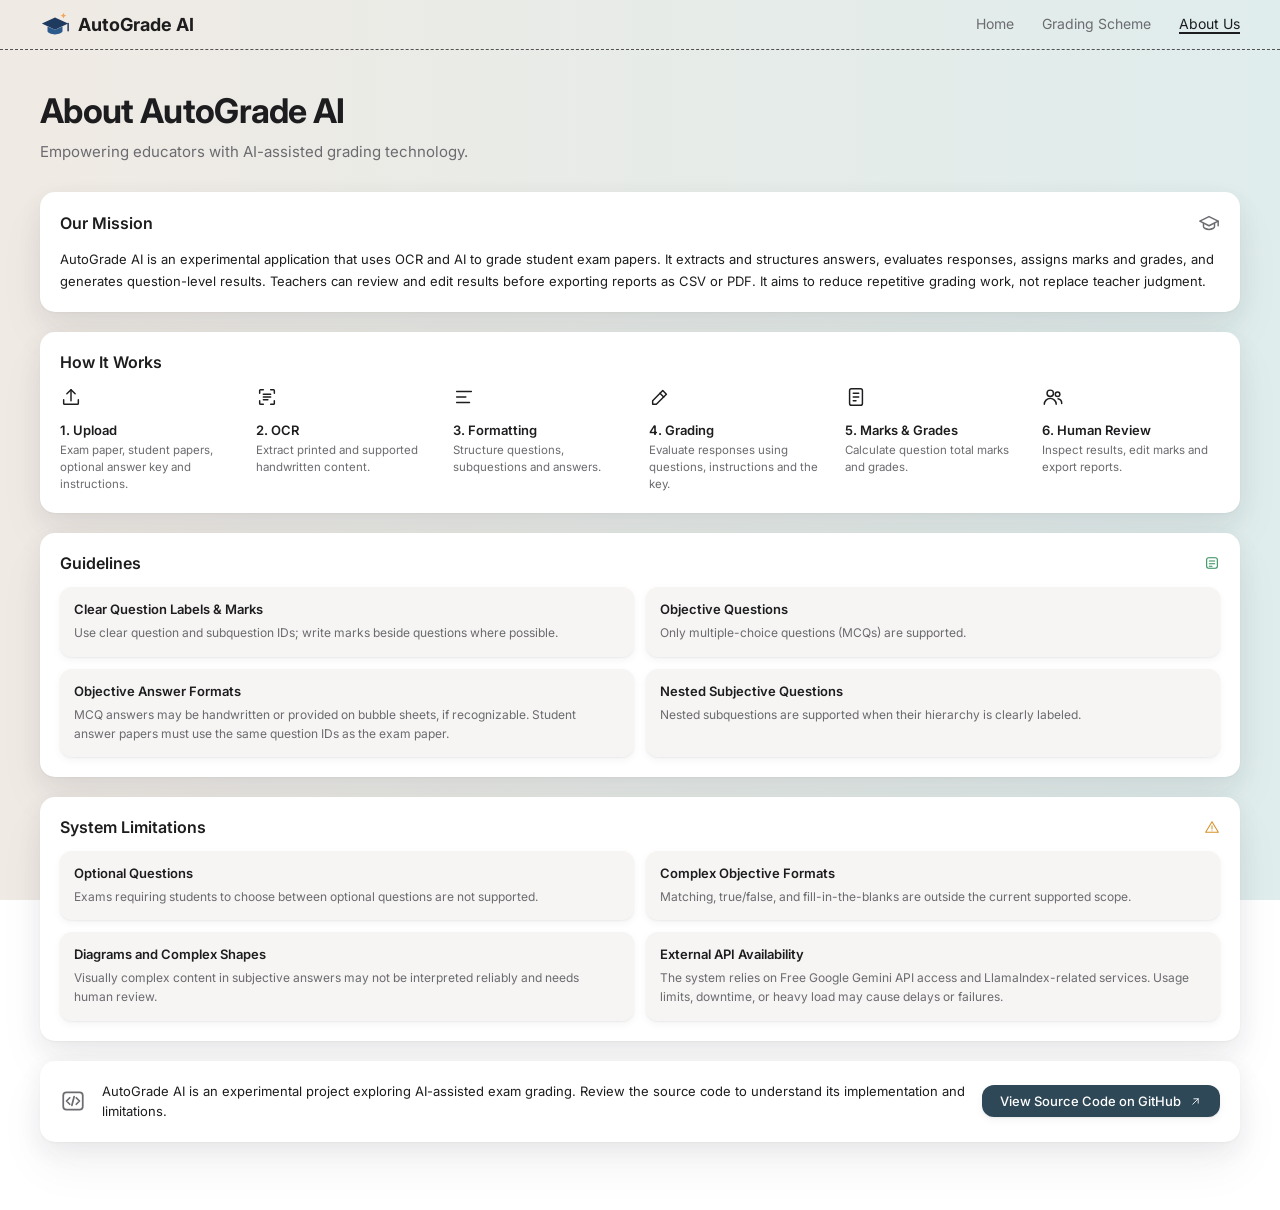
==== frontend/about.html @ e74179c5 "Created static frontend UI" ====
<!DOCTYPE html>
<html lang="en">
<head>
  <meta charset="UTF-8">
  <meta name="viewport" content="width=device-width, initial-scale=1">
  <title>AutoGrade AI - About Us</title>
  <link rel="preconnect" href="https://fonts.googleapis.com">
  <link href="https://fonts.googleapis.com/css2?family=Inter:wght@400;500;600;700&display=swap" rel="stylesheet">
  <link rel="stylesheet" href="css/style.css">
</head>
<body>

  <!-- Reusable SVG icons -->
  <svg width="0" height="0" style="position:absolute" aria-hidden="true">
    <symbol id="icon-cap" viewBox="0 0 24 24"><path d="M12 5 2 10l10 5 10-5z"/><path d="M6 12.5V16c0 1.4 2.7 3 6 3s6-1.6 6-3v-3.5"/><path d="M22 10v5"/></symbol>
    <symbol id="icon-step-upload" viewBox="0 0 24 24"><path d="M12 16V4"/><path d="m7.5 8.5 4.5-4.5 4.5 4.5"/><path d="M4 15v4a1 1 0 0 0 1 1h14a1 1 0 0 0 1-1v-4"/></symbol>
    <symbol id="icon-step-ocr" viewBox="0 0 24 24"><path d="M4 8V5a1 1 0 0 1 1-1h3M16 4h3a1 1 0 0 1 1 1v3M20 16v3a1 1 0 0 1-1 1h-3M8 20H5a1 1 0 0 1-1-1v-3"/><path d="M8 9h8M8 12h8M8 15h5"/></symbol>
    <symbol id="icon-step-format" viewBox="0 0 24 24"><path d="M4 6h16M4 12h10M4 18h14"/></symbol>
    <symbol id="icon-step-grading" viewBox="0 0 24 24"><path d="m4 16 11-11 4 4L8 20H4z"/><path d="m12 8 4 4"/></symbol>
    <symbol id="icon-step-marks" viewBox="0 0 24 24"><rect x="5" y="3" width="14" height="18" rx="2"/><path d="M9 8h6M9 12h6M9 16h3"/></symbol>
    <symbol id="icon-step-review" viewBox="0 0 24 24"><circle cx="9" cy="8" r="3.5"/><path d="M2.5 20a6.5 6.5 0 0 1 13 0"/><circle cx="17" cy="9" r="2.5"/><path d="M17.5 14a5 5 0 0 1 4 5"/></symbol>
    <symbol id="icon-label" viewBox="0 0 24 24"><rect x="4" y="4" width="16" height="16" rx="3"/><path d="M8 9h8M8 13h8M8 17h4"/></symbol>
    <symbol id="icon-check-square" viewBox="0 0 24 24"><rect x="4" y="4" width="16" height="16" rx="3"/><path d="m8.5 12.5 2.5 2.5 4.5-5"/></symbol>
    <symbol id="icon-nested" viewBox="0 0 24 24"><rect x="4" y="4" width="16" height="16" rx="3"/><path d="M8 9h8M11 13h5M11 17h5"/></symbol>
    <symbol id="icon-warning" viewBox="0 0 24 24"><path d="M12 4 2.5 20h19z"/><path d="M12 10v5"/><path d="M12 17.5v.01"/></symbol>
    <symbol id="icon-code" viewBox="0 0 24 24"><rect x="3" y="4" width="18" height="16" rx="3"/><path d="m9 9-3 3 3 3M15 9l3 3-3 3M13 8l-2 8"/></symbol>
    <symbol id="icon-external" viewBox="0 0 24 24"><path d="M7 17 17 7M9 7h8v8"/></symbol>
  </svg>

  <!-- ================= NAVBAR (same as other screens) ================= -->
  <header class="navbar" id="navbar">
    <a href="index.html" class="navbar-logo" id="navbar-logo">
      <svg class="navbar-logo-icon" viewBox="0 0 32 32" fill="none" aria-hidden="true">
        <path d="M16 8 2 14.5 16 21l14-6.5z" fill="#1f3a5f"/>
        <path d="M8 17.5v5c0 1.8 3.6 3.5 8 3.5s8-1.7 8-3.5v-5L16 21z" fill="#2d5a8c"/>
        <path d="M30 14.5V22" stroke="#1f3a5f" stroke-width="1.6" stroke-linecap="round"/>
        <path d="M25 3l.9 2.1L28 6l-2.1.9L25 9l-.9-2.1L22 6l2.1-.9z" fill="#f2a65a"/>
      </svg>
      <span class="navbar-logo-text">AutoGrade AI</span>
    </a>
    <nav aria-label="Main navigation">
        <ul class="navbar-links" id="navbar-links">
          <li><a href="index.html" class="navbar-link" id="nav-home">Home</a></li>
          <li><a href="grading_scheme.html" class="navbar-link" id="nav-grading-scheme">Grading Scheme</a></li>
          <li><a href="about.html" class="navbar-link is-active" id="nav-about">About Us</a></li>
        </ul>
      </nav>
  </header>

  <main class="main-content main-content-narrow" id="about-screen">

    <!-- ================= PAGE HEADING ================= -->
    <section class="hero hero-left" id="about-hero-section">
      <h1 class="hero-title" id="about-hero-title">About AutoGrade AI</h1>
      <p class="hero-subtitle" id="about-hero-subtitle">Empowering educators with AI-assisted grading technology.</p>
    </section>

    <!-- ================= OUR MISSION ================= -->
    <section class="card" id="mission-card">
      <div class="card-header">
        <h2 class="card-title">Our Mission</h2>
        <svg class="icon mission-icon"><use href="#icon-cap"/></svg>
      </div>
      <p class="about-text" id="mission-text">AutoGrade AI is an experimental application that uses OCR and AI to grade student exam papers. It extracts and structures answers, evaluates responses, assigns marks and grades, and generates question-level results. Teachers can review and edit results before exporting reports as CSV or PDF. It aims to reduce repetitive grading work, not replace teacher judgment.</p>
    </section>

    <!-- ================= HOW IT WORKS ================= -->
    <section class="card" id="how-it-works-card">
      <div class="card-header">
        <h2 class="card-title">How It Works</h2>
      </div>
      <ol class="steps-list" id="how-it-works-steps">
        <li class="step-item" id="step-upload">
          <svg class="icon step-icon"><use href="#icon-step-upload"/></svg>
          <h3 class="step-title">1. Upload</h3>
          <p class="step-text">Exam paper, student papers, optional answer key and instructions.</p>
        </li>
        <li class="step-item" id="step-ocr">
          <svg class="icon step-icon"><use href="#icon-step-ocr"/></svg>
          <h3 class="step-title">2. OCR</h3>
          <p class="step-text">Extract printed and supported handwritten content.</p>
        </li>
        <li class="step-item" id="step-formatting">
          <svg class="icon step-icon"><use href="#icon-step-format"/></svg>
          <h3 class="step-title">3. Formatting</h3>
          <p class="step-text">Structure questions, subquestions and answers.</p>
        </li>
        <li class="step-item" id="step-grading">
          <svg class="icon step-icon"><use href="#icon-step-grading"/></svg>
          <h3 class="step-title">4. Grading</h3>
          <p class="step-text">Evaluate responses using questions, instructions and the key.</p>
        </li>
        <li class="step-item" id="step-marks-grades">
          <svg class="icon step-icon"><use href="#icon-step-marks"/></svg>
          <h3 class="step-title">5. Marks &amp; Grades</h3>
          <p class="step-text">Calculate question total marks and grades.</p>
        </li>
        <li class="step-item" id="step-human-review">
          <svg class="icon step-icon"><use href="#icon-step-review"/></svg>
          <h3 class="step-title">6. Human Review</h3>
          <p class="step-text">Inspect results, edit marks and export reports.</p>
        </li>
      </ol>
    </section>

    <!-- ================= GUIDELINES (all points in one card) ================= -->
    <section class="card" id="guidelines-card">
      <div class="card-header">
        <h2 class="card-title">Guidelines</h2>
        <svg class="icon info-item-icon"><use href="#icon-label"/></svg> 
      </div>
      <div class="info-grid" id="guidelines-list">
        <div class="info-item" id="guideline-clear-labels">
          <div class="info-item-head"><h3 class="info-item-title">Clear Question Labels & Marks</h3></div>
          <p class="info-item-text">Use clear question and subquestion IDs; write marks beside questions where possible.</p>
        </div>
        <div class="info-item" id="guideline-objective-questions">
          <div class="info-item-head"><h3 class="info-item-title">Objective Questions</h3></div>
          <p class="info-item-text">Only multiple-choice questions (MCQs) are supported.</p>
        </div>
        <div class="info-item" id="guideline-objective-answers">
          <div class="info-item-head"><h3 class="info-item-title">Objective Answer Formats</h3></div>
          <p class="info-item-text">MCQ answers may be handwritten or provided on bubble sheets, if recognizable. Student answer papers must use the same question IDs as the exam paper.</p>
        </div>
        <div class="info-item" id="guideline-nested-questions">
          <div class="info-item-head"><h3 class="info-item-title">Nested Subjective Questions</h3></div>
          <p class="info-item-text">Nested subquestions are supported when their hierarchy is clearly labeled.</p>
        </div>
      </div>
    </section>

    <!-- ================= SYSTEM LIMITATIONS (all points in one card, below guidelines) ================= -->
    <section class="card" id="limitations-card">
      <div class="card-header">
        <h2 class="card-title">System Limitations</h2>
        <svg class="icon info-item-icon info-item-icon-warning"><use href="#icon-warning"/></svg>
      </div>
      <div class="info-grid" id="limitations-list">
        <div class="info-item" id="limitation-optional-questions">
          <div class="info-item-head"><h3 class="info-item-title">Optional Questions</h3></div>
          <p class="info-item-text">Exams requiring students to choose between optional questions are not supported.</p>
        </div>
        <div class="info-item" id="limitation-complex-objective">
          <div class="info-item-head"><h3 class="info-item-title">Complex Objective Formats</h3></div>
          <p class="info-item-text">Matching, true/false, and fill-in-the-blanks are outside the current supported scope.</p>
        </div>
        <div class="info-item" id="limitation-diagrams">
          <div class="info-item-head"><h3 class="info-item-title">Diagrams and Complex Shapes</h3></div>
          <p class="info-item-text">Visually complex content in subjective answers may not be interpreted reliably and needs human review.</p>
        </div>
        <div class="info-item" id="limitation-external-api">
          <div class="info-item-head"><h3 class="info-item-title">External API Availability</h3></div>
          <p class="info-item-text">The system relies on Free Google Gemini API access and LlamaIndex-related services. Usage limits, downtime, or heavy load may cause delays or failures.</p>
        </div>
      </div>
    </section>

    <!-- ================= SOURCE CODE ================= -->
    <section class="card source-card" id="source-code-card">
      <svg class="icon source-card-icon"><use href="#icon-code"/></svg>
      <p class="source-card-text" id="source-code-text">AutoGrade AI is an experimental project exploring AI-assisted exam grading. Review the source code to understand its implementation and limitations.</p>
      <a href="https://github.com/Ahmed-Yasir1147/autograde-ai.git" class="btn-primary btn-confirm" id="source-code-button" target="_blank" rel="noopener">View Source Code on GitHub <svg class="icon"><use href="#icon-external"/></svg></a>
    </section>

  </main>

</body>
</html>
---- frontend/css/style.css ----
/* =========================================================
   AutoGrade AI - shared stylesheet
   1. Variables  2. Base  3. Navbar  4. Hero  5. Cards
   6. Upload zone  7. Paste-text toggle  8. Student papers
   9. Grading instructions  10. Buttons  11. Responsive
   ========================================================= */

/* 1. VARIABLES - edit colours, radii and shadows here */
:root {
    --bg-start: #F0EAE4;
    --bg-end: #DFEDEC;
    --text-main: #1d1d1f;
    --text-muted: #6b6b70;
    --border-dashed: #cfcfd2;
    --surface: #ffffff;
    --surface-soft: #f6f5f3;
    --accent-grad: linear-gradient(90deg, #e9967a, #d9667a);
    --badge-required-bg: #fde0e0;
    --badge-required-text: #c0392b;
    --badge-neutral-bg: #e9e8e6;
    --btn-dark: #2F4858;

    --radius-card: 15px;
    --radius-inner: 16px;
    --radius-small: 12px;
    --radius-pill: 999px;

    --shadow-card: 0 1px 2px rgba(40, 40, 50, .04), 0 8px 24px rgba(40, 40, 50, .07), 0 24px 48px rgba(40, 40, 50, .05);
    --shadow-small: 0 1px 2px rgba(40, 40, 50, .06), 0 3px 8px rgba(40, 40, 50, .05);
    --font: 'Inter', system-ui, -apple-system, 'Segoe UI', sans-serif;
}

/* 2. BASE */
* {
    box-sizing: border-box;
    margin: 0;
    padding: 0;
}

body {
    font-family: var(--font);
    color: var(--text-main);
    min-height: 100vh;
    padding: 0px 0px;
    background: linear-gradient(to right, var(--bg-start), var(--bg-end));
    background-attachment: fixed;
}

button,
textarea {
    font-family: inherit;
}

.icon {
    width: 1em;
    height: 1em;
    stroke: currentColor;
    fill: none;
    stroke-width: 1.6;
    stroke-linecap: round;
    stroke-linejoin: round;
    flex-shrink: 0;
}

.app-container {
    margin: 0 auto;
    background: rgba(255, 255, 255, .38);
    border: 1px solid rgba(255, 255, 255, .6);
    border-radius: 28px;
    box-shadow: 0 20px 60px rgba(60, 70, 80, .10);
    backdrop-filter: blur(14px);
    -webkit-backdrop-filter: blur(14px);
    overflow: hidden;
}

.main-content {
    padding: 0 40px 48px;
}

/* 3. NAVBAR */
.navbar {
    display: flex;
    align-items: center;
    height: 50px;
    justify-content: space-between;
    padding: 0 40px;
    border-bottom: 1px dashed rgb(83, 81, 81);
    position: sticky;
    top: 0;
    z-index: 10;
    background: linear-gradient(to right, var(--bg-start), var(--bg-end));
}

.navbar-logo {
    display: flex;
    align-items: center;
    gap: 8px;
    text-decoration: none;
    color: var(--text-main);
    font-weight: 700;
    font-size: 18px;
}

.navbar-logo-icon {
    width: 30px;
    height: 30px;
}

.navbar-logo-ai {
    background: var(--accent-grad);
    -webkit-background-clip: text;
    background-clip: text;
    color: transparent;
}

.navbar-links {
    display: flex;
    gap: 28px;
    list-style: none;
    height: 100%;
}

.navbar-link {
    display: flex;
    align-items: center;
    height: 100%;
    font-size: 14px;
    color: var(--text-muted);
    text-decoration: none;
    border-bottom: 2px solid transparent;
    transition: color .2s;
}

.navbar-link:hover {
    color: var(--text-main);
}

.navbar-link.is-active {
    color: var(--text-main);
    border-bottom-color: var(--text-main);
}

/* 4. HERO */
.hero {
    text-align: center;
    padding: 40px 0 28px;
}

.hero-title {
    font-size: 34px;
    font-weight: 700;
    letter-spacing: -.02em;
    margin-bottom: 10px;
}

.hero-subtitle {
    font-size: 15px;
    line-height: 1.5;
    color: var(--text-main);
    max-width: 440px;
    margin: 0 auto;
}

/* 5. CARDS - reused by every section */
.cards-row {
    display: grid;
    grid-template-columns: 1fr 1fr;
    gap: 20px;
    margin-bottom: 20px;
}

.card {
    position: relative;
    background: var(--surface);
    border-radius: var(--radius-card);
    box-shadow: var(--shadow-card);
    padding: 20px;
    margin-bottom: 20px;
}

.cards-row .card {
    margin-bottom: 0;
}

.card-header {
    display: flex;
    align-items: center;
    justify-content: space-between;
    gap: 12px;
    margin-bottom: 14px;
}

.card-title-group {
    display: flex;
    align-items: center;
    gap: 10px;
}

.card-title {
    font-size: 16px;
    font-weight: 600;
}

.card-actions {
    display: flex;
    gap: 8px;
}

/* Badges */
.badge {
    font-size: 11px;
    font-weight: 500;
    padding: 4px 10px;
    border-radius: var(--radius-pill);
    background: var(--badge-neutral-bg);
    color: var(--text-muted);
}

.badge-required {
    background: var(--badge-required-bg);
    color: var(--badge-required-text);
}

/* 6. UPLOAD ZONE - dashed drop area, reused by all three upload cards */
.upload-zone {
    display: flex;
    flex-direction: column;
    align-items: center;
    justify-content: center;
    gap: 10px;
    min-height: 112px;
    padding: 18px;
    text-align: center;
    background: var(--surface-soft);
    border: 1.5px dashed var(--border-dashed);
    cursor: pointer;
    transition: background .2s, border-color .2s;
}

.upload-zone:hover {
    background: #f0efec;
    border-color: #b5b5ba;
}

.upload-zone-icon {
    font-size: 30px;
}

.upload-zone-label {
    font-size: 14px;
    font-weight: 500;
}

.upload-zone-hint {
    font-size: 12px;
    color: var(--text-muted);
}

.upload-zone-row {
    flex-direction: row;
    gap: 14px;
}

/* 7. FILE / PASTE TEXT TOGGLE (CSS only - no JavaScript needed) */
.toggle-input {
    position: absolute;
    opacity: 0;
    pointer-events: none;
}

.toggle {
    display: flex;
    align-items: center;
    gap: 8px;
    font-size: 12px;
    color: var(--text-main);
    cursor: pointer;
    user-select: none;
}

.toggle-switch {
    width: 34px;
    height: 20px;
    border-radius: var(--radius-pill);
    background: #a6a6ab;
    position: relative;
    transition: background .2s;
}

.toggle-switch::after {
    content: '';
    position: absolute;
    top: 2px;
    left: 2px;
    width: 16px;
    height: 16px;
    border-radius: 50%;
    background: #fff;
    box-shadow: 0 1px 3px rgba(0, 0, 0, .25);
    transition: transform .2s;
}

.toggle-input:checked~.card-header .toggle-switch {
    background: var(--btn-dark);
}

.toggle-input:checked~.card-header .toggle-switch::after {
    transform: translateX(14px);
}

.toggle-input:focus-visible~.card-header .toggle-switch {
    outline: 2px solid var(--btn-dark);
    outline-offset: 2px;
}

.panel-paste {
    display: none;
}

.toggle-input:checked~.card-body .panel-upload {
    display: none;
}

.toggle-input:checked~.card-body .panel-paste {
    display: block;
}

/* Textareas (paste text + grading instructions) */
.text-area {
    width: 100%;
    min-height: 112px;
    padding: 14px 16px;
    resize: vertical;
    font-size: 13px;
    color: var(--text-main);
    background: var(--surface-soft);
    border: 1px solid #d9d9dc;
    outline: none;
    transition: border-color .2s, box-shadow .2s;
}

.text-area::placeholder {
    color: #9a9aa0;
}

.text-area:focus {
    border-color: #8f8f96;
    box-shadow: 0 0 0 3px rgba(31, 28, 27, .08);
}

.panel-paste .text-area {
    min-height: 112px;
    background: var(--surface-soft);
}

/* 8. STUDENT PAPERS - compact sub-cards, no progress bars */
.paper-list {
    list-style: none;
    display: grid;
    grid-template-columns: repeat(auto-fit, minmax(min(100%, 250px), 1fr));
    gap: 10px;
    margin-top: 14px;
}

.paper-item {
    display: flex;
    align-items: center;
    gap: 10px;
    padding: 8px 10px;
    background: var(--surface-soft);
    border-radius: var(--radius-small);
    box-shadow: var(--shadow-small);
}

.paper-item-thumb {
    width: 26px;
    height: 32px;
    display: grid;
    place-items: center;
    background: #fff;
    border-radius: 5px;
    font-size: 16px;
    color: var(--text-muted);
    box-shadow: 0 0 0 1px rgba(0, 0, 0, .06);
}

.paper-item-info {
    flex: 1;
    min-width: 0;
}

.paper-item-name {
    font-size: 12px;
    font-weight: 500;
    white-space: nowrap;
    overflow: hidden;
    text-overflow: ellipsis;
}

.paper-item-size {
    font-size: 11px;
    color: var(--text-muted);
}

.paper-item-remove {
    display: grid;
    place-items: center;
    width: 22px;
    height: 22px;
    border: 0;
    border-radius: 50%;
    background: transparent;
    color: var(--text-muted);
    font-size: 14px;
    cursor: pointer;
    transition: background .2s, color .2s;
}

.paper-item-remove:hover {
    background: #e4e3e0;
    color: var(--text-main);
}

/* 9. GRADING INSTRUCTIONS */
.instructions-text-area {
    min-height: 84px;
}

/* 10. BUTTONS */
.btn-small {
    display: inline-flex;
    align-items: center;
    gap: 6px;
    padding: 6px 12px;
    font-size: 12px;
    font-weight: 500;
    color: var(--text-main);
    background: var(--surface-soft);
    border: 1px solid #e2e1de;
    border-radius: var(--radius-small);
    box-shadow: var(--shadow-small);
    cursor: pointer;
    transition: background .2s;
}

.btn-small:hover {
    background: #ecebe8;
}

.btn-add-papers {
    background: #fff;
    font-size: 13px;
    padding: 8px 16px;
}

.cta-wrapper {
    display: flex;
    justify-content: center;
    padding-top: 8px;
}

.btn-primary {
    display: inline-flex;
    align-items: center;
    gap: 8px;
    padding: 12px 26px;
    font-size: 14px;
    font-weight: 500;
    color: #fff;
    background: var(--btn-dark);
    border: 0;
    border-radius: var(--radius-small);
    box-shadow: 0 6px 16px rgba(31, 28, 27, .25);
    cursor: pointer;
    transition: transform .15s, box-shadow .15s;
}

.btn-primary:hover {
    transform: translateY(-1px);
    box-shadow: 0 10px 22px rgba(31, 28, 27, .3);
}

/* Confirm button under pasted-text box */
.paste-actions {
    display: flex;
    justify-content: flex-end;
    margin-top: 10px;
}

.btn-confirm {
    padding: 8px 18px;
    font-size: 13px;
    box-shadow: var(--shadow-small);
}

/* 12. RESULTS (optional section, shown after grading) */
.results-section {
    margin-top: 32px;
}

/* Success banner - same white card surface, green accent */
.results-banner {
    display: flex;
    align-items: center;
    gap: 10px;
    padding: 12px 16px;
    margin-bottom: 20px;
    background: #c3e7cf;
    border: 1px dashed rgb(19, 183, 19);
    border-radius: var(--radius-small);
    box-shadow: var(--shadow-small);
}

.results-banner-icon {
    font-size: 20px;
    color: #2e8b57;
}

.results-banner-text {
    flex: 1;
    font-size: 14px;
}

/* Stat cards */
.stats-row {
    display: grid;
    grid-template-columns: repeat(auto-fit, minmax(110px, 1fr));
    gap: 6px;
    margin-bottom: 20px;
}

.stat-card {
    display: flex;
    flex-direction: column;
    align-items: center;
    justify-content: center;
    gap: 6px;
    padding: 14px 8px;
    text-align: center;
    background: var(--surface-soft);
    box-shadow: var(--shadow-small);
    transition: transform .2s ease, box-shadow .2s ease;
}

.stat-card:hover {
    transform: scale(1.04);
    box-shadow: var(--shadow-card);
}

.stat-label {
    font-size: 11px;
    color: var(--text-muted);
}

.stat-value {
    font-size: 22px;
    font-weight: 600;
}

.stat-label-danger,
.stat-value-danger {
    color: var(--badge-required-text);
}

/* Tables with banded rows */
.card-subtitle {
    margin-top: 4px;
    font-size: 12px;
    color: var(--text-muted);
}

.table-wrapper {
    overflow-x: auto;
}

.data-table {
    width: 100%;
    border-collapse: collapse;
    font-size: 13px;
}

.data-table th {
    padding: 10px 14px;
    text-align: left;
    font-size: 12px;
    font-weight: 600;
    color: var(--text-muted);
    border-bottom: 1px solid #e2e1de;
}

.data-table td {
    padding: 10px 14px;
}

.data-table tbody tr:nth-child(even) {
    background: var(--surface-soft);
}

.data-table tbody tr {
    transition: background .15s ease;
}

.data-table tbody tr:hover {
    background: #d9d7d2;
}

.grade-fail {
    color: var(--badge-required-text);
}

/* Narrow "Result" column: one-word Correct / Incorrect */
.result-pill {
    display: inline-block;
    padding: 3px 10px;
    font-size: 11px;
    font-weight: 500;
    border-radius: var(--radius-pill);
}

.result-correct {
    background: #dff3e6;
    color: #23744a;
}

.result-incorrect {
    background: var(--badge-required-bg);
    color: var(--badge-required-text);
}

.results-actions {
    justify-content: flex-end;
    margin-top: 16px;
}

.btn-small-dark {
    background: var(--btn-dark);
    border-color: var(--btn-dark);
    color: #fff;
}

.btn-small-dark:hover {
    background: #36312f;
}

/* Student dropdown */
.select-field {
    display: flex;
    flex-direction: column;
    gap: 2px;
    padding: 6px 10px;
    min-width: 150px;
    background: var(--surface-soft);
    border: 1px solid #d9d9dc;
    box-shadow: var(--shadow-small);
}

.select-field-label {
    font-size: 10px;
    color: var(--text-muted);
}

.select-field-input {
    font-family: inherit;
    font-size: 13px;
    border: 0;
    background: transparent;
    outline: none;
    cursor: pointer;
}

/* 13. GRADING SCHEME SCREEN */
.main-content-narrow {
    margin: 0 auto;
}

.hero-left {
    text-align: left;
}

.hero-left .hero-subtitle {
    margin: 0;
    max-width: none;
    color: var(--text-muted);
}

/* Grading rules card */
.rules-icon {
    font-size: 18px;
}

.rules-list {
    padding-left: 22px;
    font-size: 13px;
    line-height: 1.8;
}

/* Grade boundaries rows */
.boundary-table {
    max-width: 640px;
    margin: 0 auto;
}

.boundary-row {
    display: grid;
    grid-template-columns: 1.2fr 1fr 1fr 70px;
    gap: 14px;
    align-items: center;
    padding: 6px 0;
}

.boundary-row-head {
    padding: 0 0 8px;
    font-size: 13px;
    font-weight: 500;
    border-bottom: 1px solid #e2e1de;
}

.boundary-cell-center {
    justify-self: center;
}

.input-field {
    width: 100%;
    padding: 10px 14px;
    font-family: inherit;
    font-size: 13px;
    color: var(--text-main);
    background: var(--surface-soft);
    border: 1px solid #d9d9dc;
    border-radius: var(--radius-small);
    outline: none;
    transition: border-color .2s, box-shadow .2s;
}

.input-field:focus {
    border-color: #8f8f96;
    box-shadow: 0 0 0 3px rgba(31, 28, 27, .08);
}

.add-grade-button {
    display: flex;
    align-items: center;
    gap: 8px;
    width: 100%;
    margin-top: 8px;
    padding: 12px 8px;
    font-family: inherit;
    font-size: 13px;
    color: var(--text-main);
    background: var(--surface-soft);
    border: 0;
    border-radius: var(--radius-small);
    cursor: pointer;
    transition: background .2s;
}

.add-grade-button:hover {
    background: #ecebe8;
}

/* Bottom buttons */
.scheme-actions {
    justify-content: flex-end;
    margin-top: 20px;
}

.btn-reset {
    background: var(--bg-start);
    border-color: var(--bg-start);
    padding: 8px 18px;
    font-size: 13px;
}

.btn-reset:hover {
    background: #e6dfd8;
}

/* 14. ABOUT US SCREEN */
.mission-icon {
    font-size: 22px;
    color: var(--text-muted);
}

.about-text {
    font-size: 13px;
    line-height: 1.7;
}

/* How it works: 6 steps with a connecting arrow between them */
.steps-list {
    list-style: none;
    display: grid;
    grid-template-columns: repeat(6, 1fr);
    gap: 18px;
}

.step-item {
    position: relative;
}

.step-icon {
    font-size: 22px;
    margin-bottom: 10px;
}

.step-title {
    font-size: 13px;
    font-weight: 600;
    margin-bottom: 4px;
}

.step-text {
    font-size: 11.5px;
    line-height: 1.5;
    color: var(--text-muted);
}

/* Guidelines + limitations sub-cards (same inner colour as file sub-cards) */
.info-grid {
    display: grid;
    grid-template-columns: repeat(2, 1fr);
    gap: 12px;
}

.info-item {
    padding: 14px;
    background: var(--surface-soft);
    border-radius: var(--radius-small);
    box-shadow: var(--shadow-small);
}

.info-item-head {
    display: flex;
    align-items: center;
    gap: 8px;
    margin-bottom: 6px;
}

.info-item-icon {
    font-size: 16px;
    color: #2e8b57;
}

.info-item-icon-warning {
    color: #d9922b;
}

.info-item-title {
    font-size: 13px;
    font-weight: 600;
}

.info-item-text {
    font-size: 12px;
    line-height: 1.6;
    color: var(--text-muted);
}

/* Source code card */
.source-card {
    display: flex;
    align-items: center;
    gap: 16px;
}

.source-card-icon {
    font-size: 26px;
    color: var(--text-muted);
}

.source-card-text {
    flex: 1;
    font-size: 13px;
    line-height: 1.6;
}

.source-card .btn-primary {
    text-decoration: none;
    white-space: nowrap;
}


/* RESPONSIVE */
@media (max-width: 860px) {
    .paper-list {
        grid-template-columns: repeat(2, 1fr);
    }

    .steps-list {
        grid-template-columns: repeat(3, 1fr);
        row-gap: 24px;
    }
}

@media (max-width: 640px) {
    body {
        padding: 12px;
    }

    .navbar {
        padding: 0 18px;
    }

    .navbar-links {
        gap: 16px;
    }

    .main-content {
        padding: 0 16px 32px;
    }

    .cards-row {
        grid-template-columns: 1fr;
    }

    .paper-list {
        grid-template-columns: 1fr;
    }

    .hero-title {
        font-size: 28px;
    }

    .card-header {
        flex-wrap: wrap;
    }

    .boundary-row {
        grid-template-columns: 1fr 1fr 1fr 40px;
        gap: 8px;
    }

    .steps-list {
        grid-template-columns: repeat(2, 1fr);
    }

    .info-grid {
        grid-template-columns: 1fr;
    }

    .source-card {
        flex-direction: column;
        align-items: flex-start;
    }
}
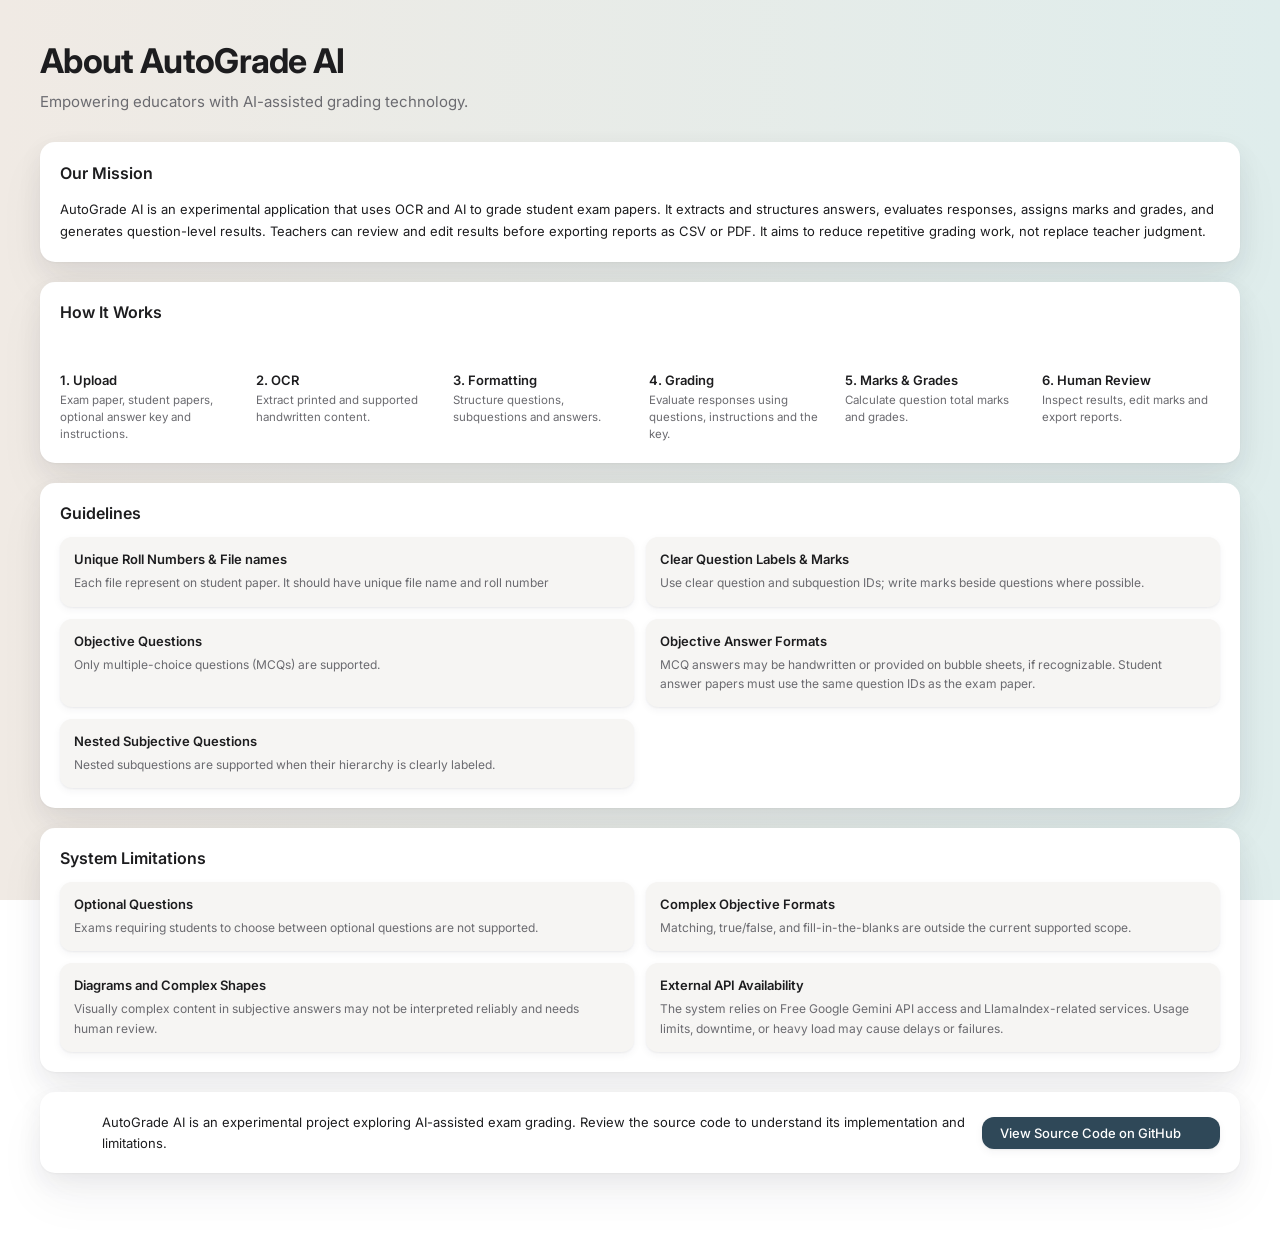
==== commit 5fc12942: "Integrated APIs at frontend side" ====
--- a/frontend/about.html
+++ b/frontend/about.html
@@ -10,42 +10,10 @@
 </head>
 <body>
 
-  <!-- Reusable SVG icons -->
-  <svg width="0" height="0" style="position:absolute" aria-hidden="true">
-    <symbol id="icon-cap" viewBox="0 0 24 24"><path d="M12 5 2 10l10 5 10-5z"/><path d="M6 12.5V16c0 1.4 2.7 3 6 3s6-1.6 6-3v-3.5"/><path d="M22 10v5"/></symbol>
-    <symbol id="icon-step-upload" viewBox="0 0 24 24"><path d="M12 16V4"/><path d="m7.5 8.5 4.5-4.5 4.5 4.5"/><path d="M4 15v4a1 1 0 0 0 1 1h14a1 1 0 0 0 1-1v-4"/></symbol>
-    <symbol id="icon-step-ocr" viewBox="0 0 24 24"><path d="M4 8V5a1 1 0 0 1 1-1h3M16 4h3a1 1 0 0 1 1 1v3M20 16v3a1 1 0 0 1-1 1h-3M8 20H5a1 1 0 0 1-1-1v-3"/><path d="M8 9h8M8 12h8M8 15h5"/></symbol>
-    <symbol id="icon-step-format" viewBox="0 0 24 24"><path d="M4 6h16M4 12h10M4 18h14"/></symbol>
-    <symbol id="icon-step-grading" viewBox="0 0 24 24"><path d="m4 16 11-11 4 4L8 20H4z"/><path d="m12 8 4 4"/></symbol>
-    <symbol id="icon-step-marks" viewBox="0 0 24 24"><rect x="5" y="3" width="14" height="18" rx="2"/><path d="M9 8h6M9 12h6M9 16h3"/></symbol>
-    <symbol id="icon-step-review" viewBox="0 0 24 24"><circle cx="9" cy="8" r="3.5"/><path d="M2.5 20a6.5 6.5 0 0 1 13 0"/><circle cx="17" cy="9" r="2.5"/><path d="M17.5 14a5 5 0 0 1 4 5"/></symbol>
-    <symbol id="icon-label" viewBox="0 0 24 24"><rect x="4" y="4" width="16" height="16" rx="3"/><path d="M8 9h8M8 13h8M8 17h4"/></symbol>
-    <symbol id="icon-check-square" viewBox="0 0 24 24"><rect x="4" y="4" width="16" height="16" rx="3"/><path d="m8.5 12.5 2.5 2.5 4.5-5"/></symbol>
-    <symbol id="icon-nested" viewBox="0 0 24 24"><rect x="4" y="4" width="16" height="16" rx="3"/><path d="M8 9h8M11 13h5M11 17h5"/></symbol>
-    <symbol id="icon-warning" viewBox="0 0 24 24"><path d="M12 4 2.5 20h19z"/><path d="M12 10v5"/><path d="M12 17.5v.01"/></symbol>
-    <symbol id="icon-code" viewBox="0 0 24 24"><rect x="3" y="4" width="18" height="16" rx="3"/><path d="m9 9-3 3 3 3M15 9l3 3-3 3M13 8l-2 8"/></symbol>
-    <symbol id="icon-external" viewBox="0 0 24 24"><path d="M7 17 17 7M9 7h8v8"/></symbol>
-  </svg>
+ 
 
   <!-- ================= NAVBAR (same as other screens) ================= -->
-  <header class="navbar" id="navbar">
-    <a href="index.html" class="navbar-logo" id="navbar-logo">
-      <svg class="navbar-logo-icon" viewBox="0 0 32 32" fill="none" aria-hidden="true">
-        <path d="M16 8 2 14.5 16 21l14-6.5z" fill="#1f3a5f"/>
-        <path d="M8 17.5v5c0 1.8 3.6 3.5 8 3.5s8-1.7 8-3.5v-5L16 21z" fill="#2d5a8c"/>
-        <path d="M30 14.5V22" stroke="#1f3a5f" stroke-width="1.6" stroke-linecap="round"/>
-        <path d="M25 3l.9 2.1L28 6l-2.1.9L25 9l-.9-2.1L22 6l2.1-.9z" fill="#f2a65a"/>
-      </svg>
-      <span class="navbar-logo-text">AutoGrade AI</span>
-    </a>
-    <nav aria-label="Main navigation">
-        <ul class="navbar-links" id="navbar-links">
-          <li><a href="index.html" class="navbar-link" id="nav-home">Home</a></li>
-          <li><a href="grading_scheme.html" class="navbar-link" id="nav-grading-scheme">Grading Scheme</a></li>
-          <li><a href="about.html" class="navbar-link is-active" id="nav-about">About Us</a></li>
-        </ul>
-      </nav>
-  </header>
+  
 
   <main class="main-content main-content-narrow" id="about-screen">
 
@@ -110,6 +78,10 @@
         <svg class="icon info-item-icon"><use href="#icon-label"/></svg> 
       </div>
       <div class="info-grid" id="guidelines-list">
+        <div class="info-item" id="unique-roll-no">
+          <div class="info-item-head"><h3 class="info-item-title">Unique Roll Numbers & File names</h3></div>
+          <p class="info-item-text">Each file represent on student paper. It should have unique file name and roll number</p>
+        </div>
         <div class="info-item" id="guideline-clear-labels">
           <div class="info-item-head"><h3 class="info-item-title">Clear Question Labels & Marks</h3></div>
           <p class="info-item-text">Use clear question and subquestion IDs; write marks beside questions where possible.</p>
--- a/frontend/css/style.css
+++ b/frontend/css/style.css
@@ -178,6 +178,10 @@
     margin-bottom: 20px;
 }
 
+.invalid-card {
+    border: 1px solid #f37c6f;
+}
+
 .cards-row .card {
     margin-bottom: 0;
 }
@@ -204,6 +208,13 @@
 .card-actions {
     display: flex;
     gap: 8px;
+}
+
+.card-error {
+    font-size: 12px;
+    color: var(--badge-required-text);
+    margin-top: 10px;
+    display: inline-block;
 }
 
 /* Badges */
@@ -357,7 +368,7 @@
 .paper-list {
     list-style: none;
     display: grid;
-    grid-template-columns: repeat(auto-fit, minmax(min(100%, 250px), 1fr));
+    grid-template-columns: repeat(auto-fit, minmax(min(100%, 200px), max-content));
     gap: 10px;
     margin-top: 14px;
 }
@@ -367,6 +378,7 @@
     align-items: center;
     gap: 10px;
     padding: 8px 10px;
+    max-width: 200px;
     background: var(--surface-soft);
     border-radius: var(--radius-small);
     box-shadow: var(--shadow-small);
@@ -493,6 +505,47 @@
     box-shadow: var(--shadow-small);
 }
 
+/* Loading bar shown while grading */
+.loading-section {
+    max-width: 320px;
+    margin: 16px auto 0;
+    text-align: center;
+}
+
+.loading-bar {
+    height: 6px;
+    overflow: hidden;
+    background: rgba(31, 28, 27, .12);
+    border-radius: var(--radius-pill);
+}
+
+.loading-bar-fill {
+    width: 40%;
+    height: 100%;
+    background: var(--btn-dark);
+    border-radius: var(--radius-pill);
+    animation: loading-slide 1.2s ease-in-out infinite;
+}
+
+@keyframes loading-slide {
+    0%   { transform: translateX(-100%); }
+    100% { transform: translateX(250%); }
+}
+
+.loading-text {
+    margin-top: 8px;
+    font-size: 12px;
+    color: var(--text-muted);
+}
+
+.btn-primary:disabled {
+    opacity: .6;
+    cursor: not-allowed;
+    transform: none;
+}
+
+
+
 /* 12. RESULTS (optional section, shown after grading) */
 .results-section {
     margin-top: 32px;
@@ -505,20 +558,37 @@
     gap: 10px;
     padding: 12px 16px;
     margin-bottom: 20px;
-    background: #c3e7cf;
-    border: 1px dashed rgb(19, 183, 19);
     border-radius: var(--radius-small);
     box-shadow: var(--shadow-small);
 }
 
 .results-banner-icon {
     font-size: 20px;
-    color: #2e8b57;
 }
 
 .results-banner-text {
     flex: 1;
     font-size: 14px;
+}
+
+.success-banner {
+    background: #c3e7cf;
+    border: 1px dashed rgb(19, 183, 19);
+}
+
+.success-banner-icon {
+    font-size: 20px;
+    color: #2e8b57;
+}
+
+.failure-banner {
+    background: #f2a197;
+    border: 1px dashed #d54836;
+}
+
+.failure-banner-icon {
+    font-size: 20px;
+    color: #d54836;
 }
 
 /* Stat cards */
@@ -668,6 +738,11 @@
     cursor: pointer;
 }
 
+.scheme-error-message {
+    border: 1px solid #f37c6f;
+}
+
+
 /* 13. GRADING SCHEME SCREEN */
 .main-content-narrow {
     margin: 0 auto;
@@ -856,6 +931,11 @@
     color: var(--text-muted);
 }
 
+.info-item:hover {
+    transform: scale(1.015);
+    background: #f0efec;
+}
+
 /* Source code card */
 .source-card {
     display: flex;
@@ -879,6 +959,10 @@
     white-space: nowrap;
 }
 
+/* Make the hidden attribute always win over display rules like flex or grid */
+[hidden] {
+    display: none !important;
+}
 
 /* RESPONSIVE */
 @media (max-width: 860px) {
